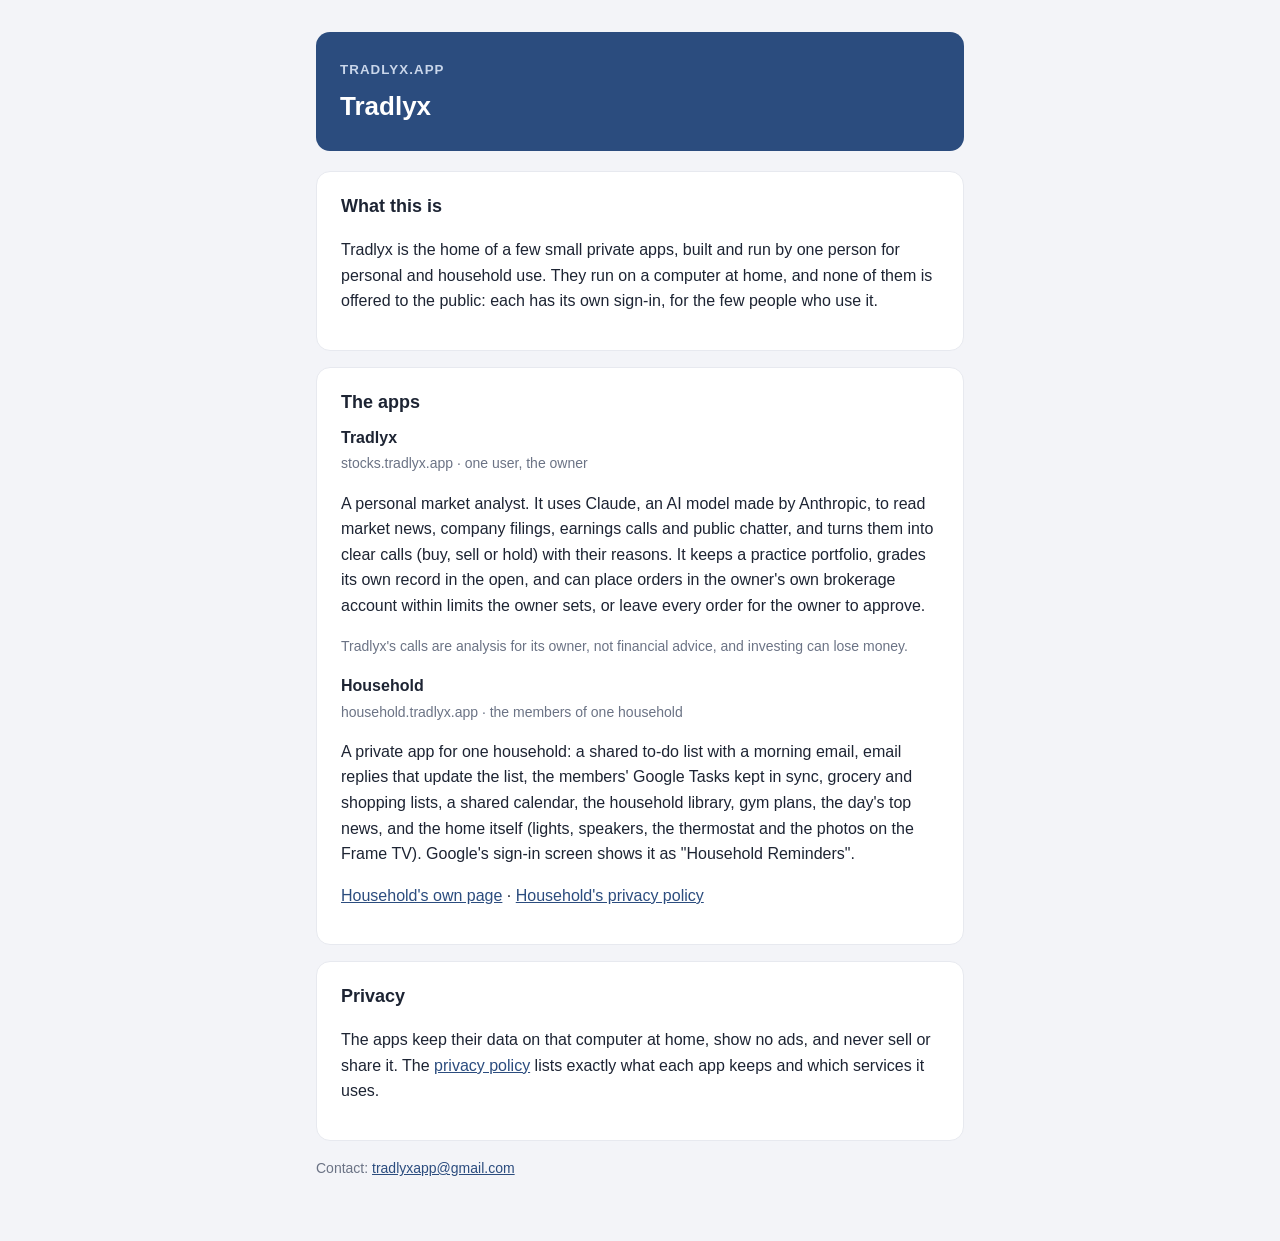
==== index.html @ bf99ff92 "tradlyx.app: home page and privacy policy for the site, Tradlyx and Household Co-Authored-By: Claude" ====
<!doctype html>
<html lang="en">
<head>
<meta charset="utf-8">
<meta name="viewport" content="width=device-width, initial-scale=1">
<title>Tradlyx</title>
<meta name="description" content="Tradlyx: a few small private apps, built and run for personal and household use.">
<link rel="stylesheet" href="style.css">
</head>
<body>
<main>
  <header><small>tradlyx.app</small><h1>Tradlyx</h1></header>
  <section>
    <h2>What this is</h2>
    <p>Tradlyx is the home of a few small private apps, built and run by one person for personal and household use. They run on a computer at home, and none of them is offered to the public: each has its own sign-in, for the few people who use it.</p>
  </section>
  <section>
    <h2>The apps</h2>
    <h3>Tradlyx</h3>
    <p class="muted">stocks.tradlyx.app · one user, the owner</p>
    <p>A personal market analyst. It uses Claude, an AI model made by Anthropic, to read market news, company filings, earnings calls and public chatter, and turns them into clear calls (buy, sell or hold) with their reasons. It keeps a practice portfolio, grades its own record in the open, and can place orders in the owner's own brokerage account within limits the owner sets, or leave every order for the owner to approve.</p>
    <p class="muted">Tradlyx's calls are analysis for its owner, not financial advice, and investing can lose money.</p>
    <h3>Household</h3>
    <p class="muted">household.tradlyx.app · the members of one household</p>
    <p>A private app for one household: a shared to-do list with a morning email, email replies that update the list, the members' Google Tasks kept in sync, grocery and shopping lists, a shared calendar, the household library, gym plans, the day's top news, and the home itself (lights, speakers, the thermostat and the photos on the Frame TV). Google's sign-in screen shows it as "Household Reminders".</p>
    <p><a href="https://tradlyxapp.github.io/household-reminders/">Household's own page</a> · <a href="https://tradlyxapp.github.io/household-reminders/privacy.html">Household's privacy policy</a></p>
  </section>
  <section>
    <h2>Privacy</h2>
    <p>The apps keep their data on that computer at home, show no ads, and never sell or share it. The <a href="privacy.html">privacy policy</a> lists exactly what each app keeps and which services it uses.</p>
  </section>
  <p class="muted">Contact: <a href="mailto:tradlyxapp@gmail.com">tradlyxapp@gmail.com</a></p>
</main>
</body>
</html>
---- style.css ----
:root { --ink: #1d2433; --muted: #6b7385; --brand: #2b4c7e; --page: #f3f4f8; --card: #fff; --line: #e7e9ef; }
@media (prefers-color-scheme: dark) { :root { --ink: #e8eaf0; --muted: #a0a7b8; --brand: #8fb0e3; --page: #14171f; --card: #1d212b; --line: #2c3240; } }
* { box-sizing: border-box; }
body { margin: 0; background: var(--page); color: var(--ink); font: 16px/1.6 -apple-system, BlinkMacSystemFont, "Segoe UI", Roboto, Helvetica, Arial, sans-serif; }
main { max-width: 680px; margin: 0 auto; padding: 32px 16px 48px; }
header { background: #2b4c7e; color: #fff; border-radius: 14px; padding: 24px; margin-bottom: 20px; }
header small { text-transform: uppercase; letter-spacing: .08em; color: #c9d6ea; font-weight: 600; }
header h1 { margin: 4px 0 0; font-size: 26px; }
section { background: var(--card); border: 1px solid var(--line); border-radius: 14px; padding: 20px 24px; margin-bottom: 16px; }
h2 { font-size: 18px; margin: 0 0 8px; }
p, li { color: var(--ink); }
.muted { color: var(--muted); font-size: 14px; }
a { color: var(--brand); }
h3 { font-size: 16px; margin: 16px 0 2px; }
h3:first-of-type { margin-top: 4px; }
h3 + p.muted { margin-top: 0; }
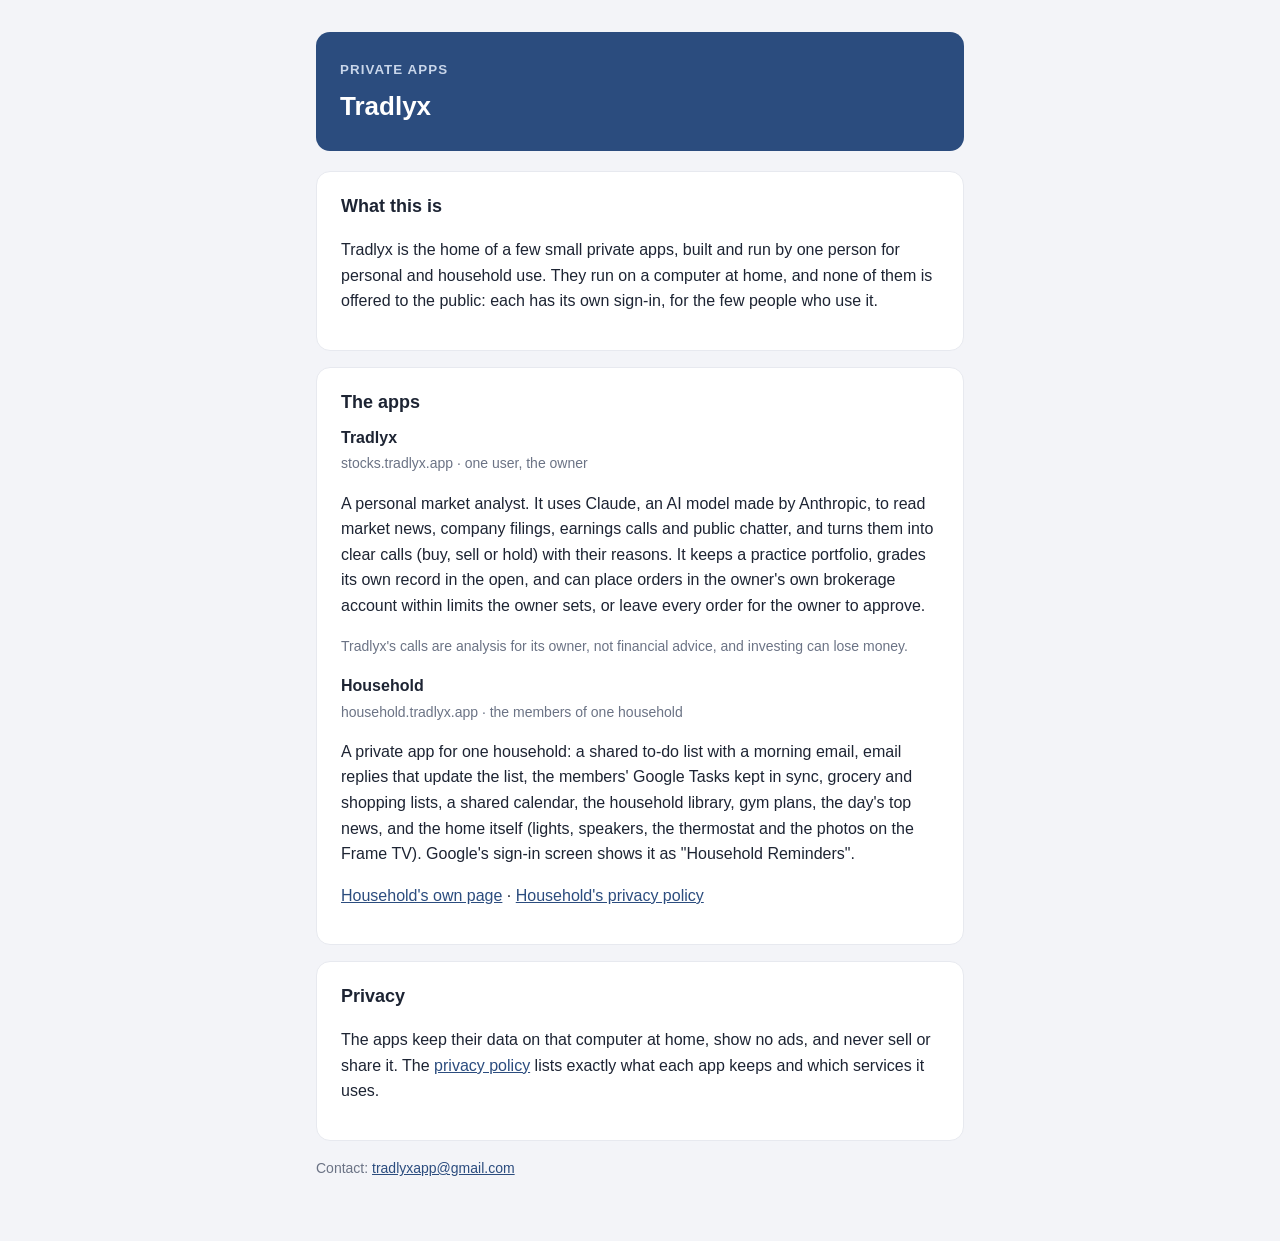
==== commit e7aad82c: "Serve as the account's own site (tradlyxapp.github.io) instead of a custom domain Co-Authored-By: Cl" ====
--- a/index.html
+++ b/index.html
@@ -9,7 +9,7 @@
 </head>
 <body>
 <main>
-  <header><small>tradlyx.app</small><h1>Tradlyx</h1></header>
+  <header><small>Private apps</small><h1>Tradlyx</h1></header>
   <section>
     <h2>What this is</h2>
     <p>Tradlyx is the home of a few small private apps, built and run by one person for personal and household use. They run on a computer at home, and none of them is offered to the public: each has its own sign-in, for the few people who use it.</p>
